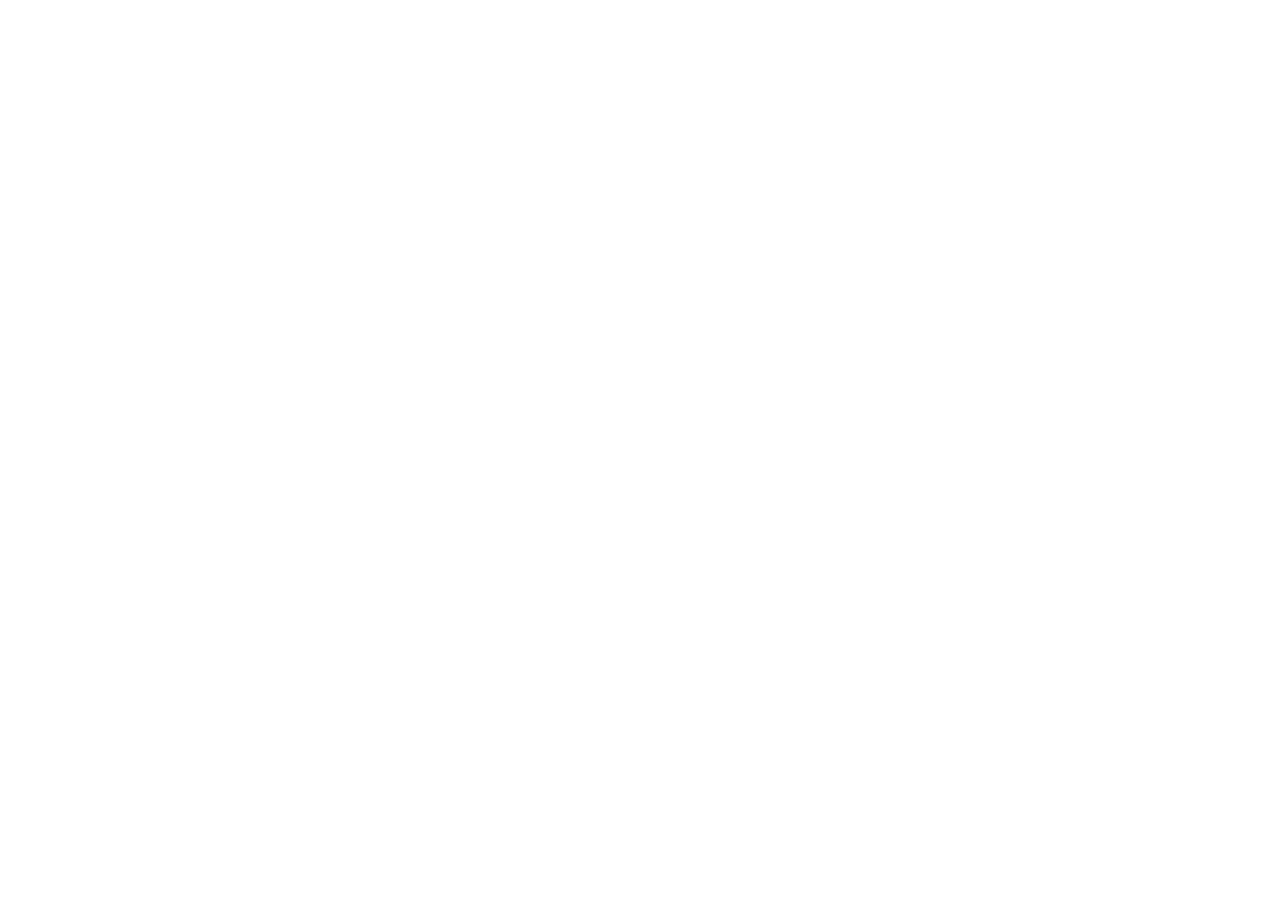
==== index.html @ afb94c50 "publish cabinet fidelity preview" ====
<!doctype html>
<html lang="ru">
  <head>
    <meta charset="UTF-8" />
    <meta name="viewport" content="width=device-width, initial-scale=1.0" />
    <meta name="robots" content="noindex, nofollow, noarchive" />
    <meta
      http-equiv="Content-Security-Policy"
      content="default-src 'none'; script-src 'self'; style-src 'self' 'unsafe-inline'; img-src 'self' data:; font-src 'self'; connect-src 'none'; base-uri 'self'; form-action 'none'"
    />
    <meta name="description" content="Интерактивный макет обновлённого кабинета CheatChecker." />
    <link rel="icon" type="image/png" href="/cheatchecker-design-preview/cc_logo.png" />
    <title>CheatChecker — новый кабинет</title>
    <script type="module" crossorigin src="/cheatchecker-design-preview/assets/preview-BCrt8RVv.js"></script>
    <link rel="stylesheet" crossorigin href="/cheatchecker-design-preview/assets/preview-B2QI5Csu.css">
  </head>
  <body>
    <div id="root"></div>
  </body>
</html>
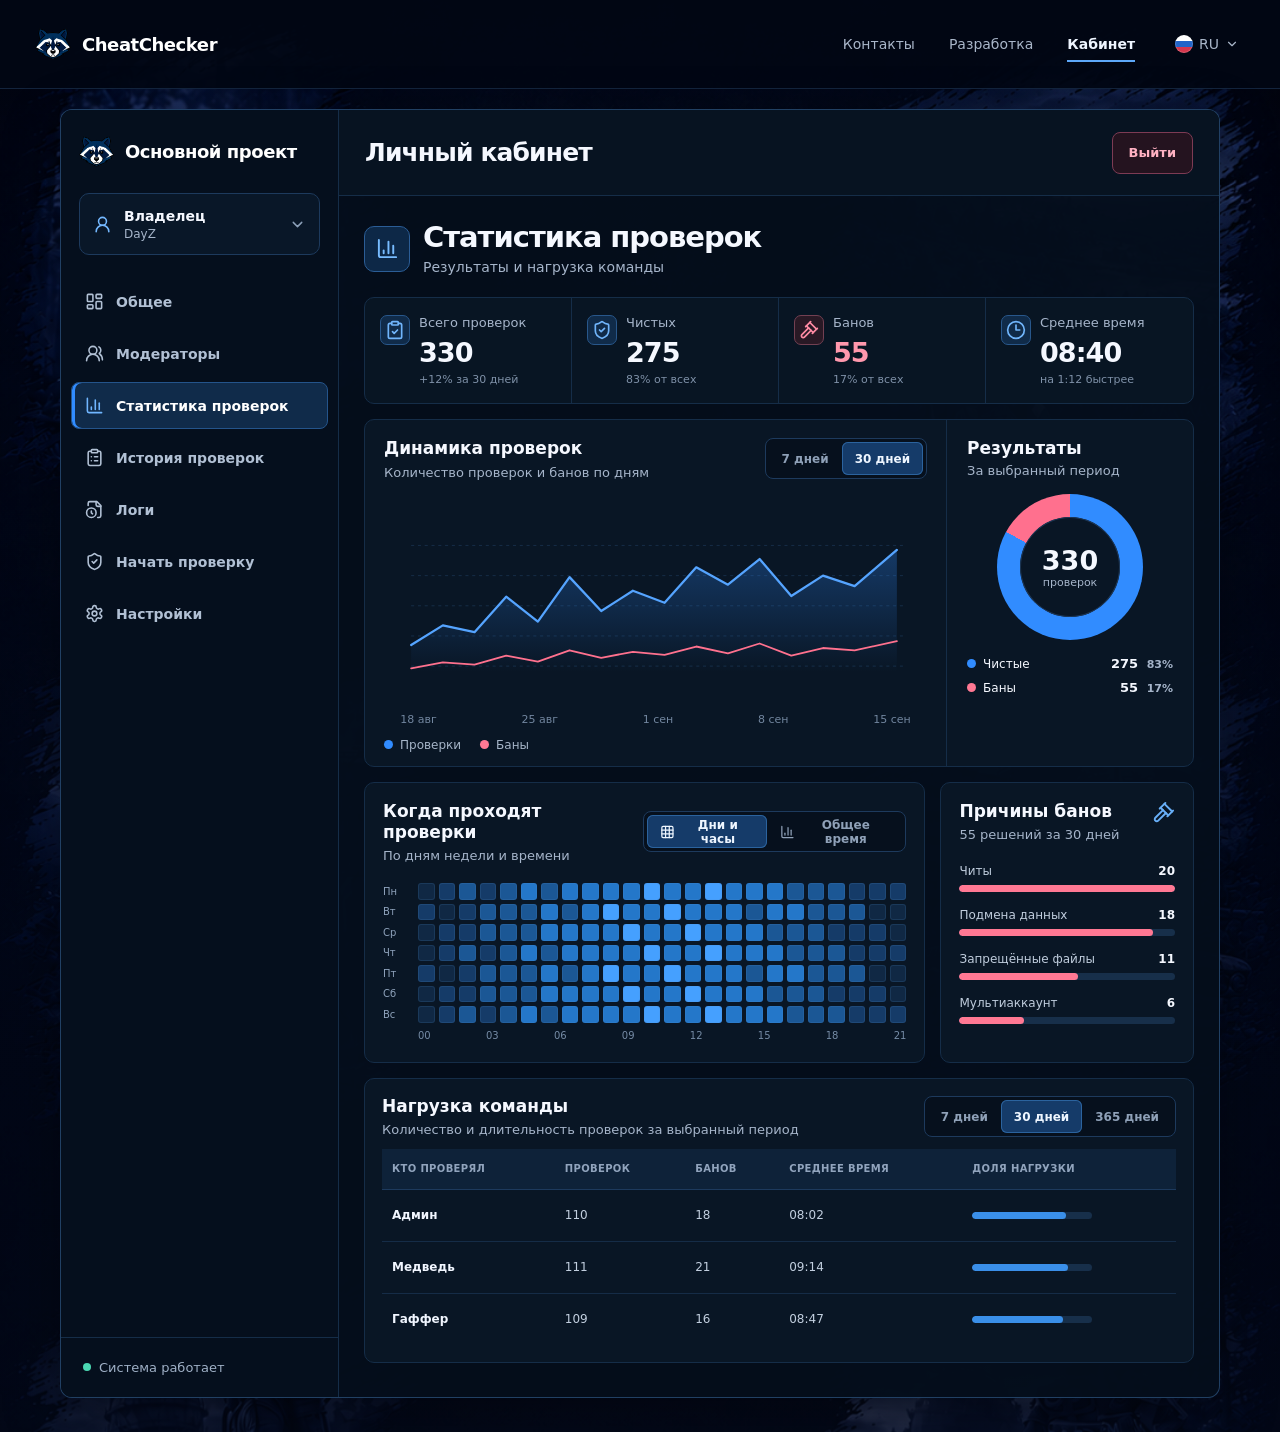
==== commit 841230c6: "publish cabinet demo refinements" ====
--- a/index.html
+++ b/index.html
@@ -9,10 +9,10 @@
       content="default-src 'none'; script-src 'self'; style-src 'self' 'unsafe-inline'; img-src 'self' data:; font-src 'self'; connect-src 'none'; base-uri 'self'; form-action 'none'"
     />
     <meta name="description" content="Интерактивный макет обновлённого кабинета CheatChecker." />
-    <link rel="icon" type="image/png" href="/cheatchecker-design-preview/cc_logo.png" />
+    <link rel="icon" type="image/png" href="/cc_logo.png" />
     <title>CheatChecker — новый кабинет</title>
-    <script type="module" crossorigin src="/cheatchecker-design-preview/assets/preview-BCrt8RVv.js"></script>
-    <link rel="stylesheet" crossorigin href="/cheatchecker-design-preview/assets/preview-B2QI5Csu.css">
+    <script type="module" crossorigin src="/assets/preview-SlCsbsRF.js"></script>
+    <link rel="stylesheet" crossorigin href="/assets/preview-46yFr1Wt.css">
   </head>
   <body>
     <div id="root"></div>
--- a/assets/preview-46yFr1Wt.css
+++ b/assets/preview-46yFr1Wt.css
@@ -0,0 +1 @@
+:root{color-scheme:dark;font-family:Inter,ui-sans-serif,system-ui,-apple-system,BlinkMacSystemFont,Segoe UI,sans-serif;background:#030817;color:#f5f8ff;font-synthesis:none}*{box-sizing:border-box}html{min-width:320px;background:#030817}body{margin:0;min-width:320px;min-height:100vh;background:#030817}button,input,textarea{font:inherit}button{color:inherit}.dp-site{--dp-surface: #081321;--dp-surface-2: #0a1728;--dp-surface-3: #0d1d32;--dp-border: #1d3a5d;--dp-border-soft: #152d48;--dp-blue: #318cff;--dp-blue-2: #74b8ff;--dp-pink: #ff7893;--dp-green: #4bd8b3;--dp-text: #f5f8ff;--dp-muted: #a6b5ca;min-height:100vh;padding-bottom:34px;background:linear-gradient(180deg,#03081733,#030817bd),var(--dp-bg) center top / cover fixed no-repeat,#030817}.dp-public-topbar{min-height:88px;border-bottom:1px solid rgba(38,69,108,.48);background:#020714ed}.dp-public-topbar>div{width:min(1210px,calc(100% - 40px));min-height:88px;margin:0 auto;display:flex;align-items:center;justify-content:space-between}.dp-public-brand,.dp-brand,.dp-mobile-brand{display:flex;align-items:center;gap:11px;color:#fff;font-size:18px;font-weight:800;text-decoration:none;letter-spacing:-.025em}.dp-public-brand img{width:36px;height:36px;object-fit:contain}.dp-public-topbar nav{display:flex;align-items:center;gap:34px}.dp-public-topbar nav a,.dp-public-topbar nav button{position:relative;min-height:42px;display:inline-flex;align-items:center;gap:6px;border:0;background:transparent;color:#a9b6c9;font-size:14px;text-decoration:none;cursor:pointer}.dp-public-topbar nav a.is-active{color:#eef5ff;font-weight:700}.dp-public-topbar nav a.is-active:after{content:"";position:absolute;inset:auto 0 3px;height:2px;background:#5da8f9}.dp-flag{width:18px;height:18px;border-radius:50%;background:linear-gradient(#fff 0,#fff 33.33%,#2264c8 33.33%,#2264c8 66.66%,#d5364d 66.66%);box-shadow:inset 0 0 0 1px #ffffff2e}.dp-shell{width:min(1160px,calc(100% - 32px));min-height:calc(100vh - 120px);margin:20px auto 0;display:grid;grid-template-columns:278px minmax(0,1fr);overflow:hidden;border:1px solid rgba(70,126,188,.45);border-radius:12px;background:#050e1bf7;box-shadow:0 18px 55px #0000005c}.dp-sidebar{position:relative;z-index:20;display:flex;flex-direction:column;min-height:100%;border-right:1px solid var(--dp-border-soft);background:#050f1d}.dp-sidebar-top{padding:24px 18px 16px}.dp-brand img,.dp-mobile-brand img{width:35px;height:35px;object-fit:contain}.dp-project-switch{width:100%;min-height:62px;margin-top:24px;display:grid;grid-template-columns:auto 1fr auto;align-items:center;gap:12px;padding:11px 13px;border:1px solid var(--dp-border);border-radius:10px;background:#091728;text-align:left;cursor:pointer}.dp-project-switch>svg:first-child{color:var(--dp-blue-2)}.dp-project-switch>svg:last-child{color:#8ca0b9}.dp-project-switch span{display:grid;gap:3px}.dp-project-switch strong{font-size:14px}.dp-project-switch small{color:var(--dp-muted);font-size:12px}.dp-nav{padding:7px 10px;display:grid;gap:5px}.dp-nav button{width:100%;min-height:47px;display:flex;align-items:center;gap:12px;padding:0 13px;border:1px solid transparent;border-radius:8px;background:transparent;color:#b1c0d4;font-size:14px;font-weight:650;cursor:pointer;text-align:left;transition:color .16s ease,background .16s ease,border-color .16s ease}.dp-nav button:hover{color:#edf5ff;background:#318cff12}.dp-nav button.is-active{color:#fff;border-color:#24548b;background:#102b4a;box-shadow:inset 3px 0 #318cff}.dp-nav button.is-active svg{color:#70b6ff}.dp-sidebar-foot{margin-top:auto;padding:18px 22px 22px;border-top:1px solid var(--dp-border-soft)}.dp-system-ok{display:inline-flex;align-items:center;gap:8px;color:#9fb0c6;font-size:13px}.dp-system-ok i{width:8px;height:8px;border-radius:50%;background:var(--dp-green)}.dp-main{min-width:0}.dp-topbar{height:86px;display:flex;align-items:center;justify-content:space-between;padding:0 26px;border-bottom:1px solid var(--dp-border-soft);background:#071321}.dp-topbar>span{font-size:25px;font-weight:800;letter-spacing:-.035em}.dp-content{padding:26px 25px 34px}.dp-tab-enter{animation:dp-enter .2s ease both}@keyframes dp-enter{0%{opacity:0;transform:translateY(4px)}to{opacity:1;transform:none}}.dp-page-title{min-height:52px;display:grid;grid-template-columns:auto 1fr auto;align-items:center;gap:13px;margin-bottom:22px}.dp-page-title-icon{width:46px;height:46px;display:grid;place-items:center;border:1px solid #2b5d96;border-radius:10px;color:#78bcff;background:#0d2847}.dp-page-title h2{margin:0;color:var(--dp-text);font-size:29px;line-height:1.08;letter-spacing:-.035em}.dp-page-title p{margin:6px 0 0;color:var(--dp-muted);font-size:14px}.dp-page-action{justify-self:end}.dp-button{min-height:42px;display:inline-flex;align-items:center;justify-content:center;gap:8px;padding:0 16px;border:1px solid #2a527e;border-radius:8px;background:#0b1b2d;color:#d4e7fd;font-size:13px;font-weight:750;cursor:pointer}.dp-button.is-primary{border-color:#347fdb;background:#2675d6;color:#fff}.dp-button.is-ghost{background:#0a192a}.dp-button.is-danger{border-color:#7d3b54;background:#24131f;color:#ffb1c2}.dp-panel{border:1px solid var(--dp-border-soft);border-radius:10px;background:#091625}.dp-section-heading,.dp-settings-heading{display:flex;align-items:flex-start;justify-content:space-between;gap:16px}.dp-section-heading h3,.dp-settings-heading h3{margin:0;font-size:17px;line-height:1.25}.dp-section-heading p,.dp-settings-heading p{margin:5px 0 0;color:var(--dp-muted);font-size:13px}.dp-section-heading>button{display:inline-flex;align-items:center;gap:4px;border:0;background:none;color:#6bb3ff;font-size:13px;cursor:pointer}.dp-access-strip{min-height:88px;display:grid;grid-template-columns:auto 1fr auto auto;align-items:center;gap:18px;padding:17px 19px;margin-bottom:15px;border:1px solid #28578e;border-radius:10px;background:#0c2542}.dp-access-icon{width:46px;height:46px;display:grid;place-items:center;border-radius:9px;background:#15375f;color:#7dbfff}.dp-access-copy{display:grid;gap:3px}.dp-access-copy span{color:#7ee2c6;font-size:13px}.dp-access-copy strong{font-size:17px}.dp-access-days{display:grid;gap:2px;min-width:82px}.dp-access-days strong{font-size:16px}.dp-access-days span{color:var(--dp-muted);font-size:12px}.dp-project-form,.dp-moderator-add{padding:19px;margin-bottom:15px}.dp-project-expiry{margin:13px 0 0;color:#8499b5;font-size:13px}.dp-project-form .dp-section-heading>svg,.dp-moderator-add .dp-section-heading>svg,.dp-reasons-panel .dp-section-heading>svg{color:#68aff8}.dp-summary-rail{display:grid;grid-template-columns:repeat(4,1fr);margin-bottom:15px;overflow:hidden;border:1px solid var(--dp-border-soft);border-radius:10px;background:#081523}.dp-summary-rail>div{position:relative;min-width:0;padding:17px 17px 17px 54px;border-right:1px solid var(--dp-border-soft)}.dp-summary-rail>div:last-child{border-right:0}.dp-summary-rail span:not(.dp-metric-icon){display:block;color:var(--dp-muted);font-size:13px}.dp-summary-rail strong{display:block;margin-top:7px;font-size:27px;letter-spacing:-.035em}.dp-summary-rail small{display:block;margin-top:5px;color:#7f91a8;font-size:11px}.dp-summary-rail .is-danger strong{color:#ff98ad}.dp-metric-icon{position:absolute;left:15px;top:17px;width:30px;height:30px;display:grid!important;place-items:center;border:1px solid #28578b;border-radius:7px;background:#102b49;color:#70b5fb!important}.dp-summary-rail .is-danger .dp-metric-icon{border-color:#734052;background:#291925;color:#ff8ba4!important}.dp-overview-metrics{margin-top:15px}.dp-table-panel{margin-top:15px;padding:17px;overflow:hidden}.dp-table-panel>.dp-section-heading{margin-bottom:13px}.dp-table-wrap{overflow-x:hidden;scrollbar-color:#34597c #081321}.dp-table-wrap.is-scrollable{max-height:475px;overflow:auto}.dp-table{width:100%;min-width:760px;border-collapse:collapse;font-size:12px}.dp-table th{height:40px;padding:0 10px;border-bottom:1px solid var(--dp-border);background:#0e2239;color:#91a4bd;font-size:10px;text-align:left;text-transform:uppercase;letter-spacing:.035em;position:sticky;top:0;z-index:1}.dp-table td{height:52px;padding:0 10px;border-bottom:1px solid rgba(29,58,93,.62);color:#c2cfdf;white-space:nowrap}.dp-table tr:last-child td{border-bottom:0}.dp-table tbody tr:hover{background:#318cff0b}.dp-table td strong{color:#f1f6ff}.dp-history-table{min-width:0;table-layout:fixed}.dp-history-table th:nth-child(1){width:14%}.dp-history-table th:nth-child(2){width:17%}.dp-history-table th:nth-child(3){width:12%}.dp-history-table th:nth-child(4),.dp-history-table th:nth-child(5){width:15%}.dp-history-table th:nth-child(6){width:9%}.dp-history-table th:nth-child(7){width:10%}.dp-history-table th:nth-child(8){width:8%}.dp-history-table th,.dp-history-table td{padding-left:7px;padding-right:7px;white-space:normal;overflow-wrap:anywhere}.dp-history-table td{font-size:11px;line-height:1.35}.dp-recent-table{min-width:0;table-layout:fixed}.dp-recent-table th:nth-child(1){width:18%}.dp-recent-table th:nth-child(2){width:22%}.dp-recent-table th:nth-child(3){width:15%}.dp-recent-table th:nth-child(4){width:20%}.dp-recent-table th:nth-child(5){width:12%}.dp-recent-table th:nth-child(6){width:13%}.dp-recent-table th,.dp-recent-table td{white-space:normal;overflow-wrap:anywhere}.dp-table-wrap.is-compact{max-height:315px}.dp-status{min-width:58px;min-height:27px;display:inline-flex;align-items:center;justify-content:center;padding:0 10px;border-radius:6px;background:#17375a;color:#9dccff;font-size:11px;font-weight:800}.dp-status.is-ban{background:#422237;color:#ffabc0}.dp-person{display:inline-flex;align-items:center;gap:10px}.dp-person>i{width:32px;height:32px;display:grid;place-items:center;border:1px solid #2b567f;border-radius:50%;background:#173451;color:#e1eeff;font-size:12px;font-style:normal}.dp-row-actions{display:inline-flex;gap:5px}.dp-row-actions button{width:34px;height:34px;display:grid;place-items:center;border:1px solid #234567;border-radius:7px;background:#0a1a2b;color:#8fadd0;cursor:pointer}.dp-row-actions button.is-danger{color:#ff8fa8}.dp-field{display:grid;gap:7px;color:#bdcade;font-size:12px;font-weight:700}.dp-field input,.dp-field textarea,.dp-field>button{width:100%;border:1px solid var(--dp-border);border-radius:8px;background:#06101d;color:#edf5ff}.dp-field input{min-height:44px;padding:0 13px;outline:0}.dp-field textarea{min-height:90px;padding:12px 13px;outline:0}.dp-field input:focus,.dp-field textarea:focus{border-color:#318cff;box-shadow:0 0 0 3px #318cff14}.dp-field>button{min-height:44px;display:flex;align-items:center;justify-content:space-between;padding:0 13px;cursor:pointer}.dp-form-grid{display:grid;gap:12px;margin-top:17px;align-items:end}.dp-form-grid.is-project{grid-template-columns:minmax(250px,1fr) 190px auto}.dp-form-grid.is-moderator{grid-template-columns:1fr 1.4fr auto}.dp-form-grid.is-owner{grid-template-columns:minmax(260px,1fr) auto;max-width:620px}.dp-moderator-table{min-width:0;table-layout:fixed}.dp-moderator-table th:nth-child(1){width:19%}.dp-moderator-table th:nth-child(2){width:23%}.dp-moderator-table th:nth-child(3),.dp-moderator-table th:nth-child(4){width:11%}.dp-moderator-table th:nth-child(5){width:16%}.dp-moderator-table th:nth-child(6){width:20%}.dp-moderator-table th,.dp-moderator-table td{white-space:normal;overflow-wrap:anywhere}.dp-stats-hero{display:grid;grid-template-columns:minmax(0,1.6fr) minmax(230px,.68fr);margin-bottom:15px;overflow:hidden}.dp-trend-side{padding:18px 19px 14px}.dp-verdict-side{padding:18px 20px;border-left:1px solid var(--dp-border-soft)}.dp-verdict-side h3{margin:0;font-size:17px}.dp-verdict-side p{margin:5px 0 0;color:var(--dp-muted);font-size:13px}.dp-segmented{display:inline-flex;padding:3px;border:1px solid var(--dp-border);border-radius:8px;background:#06101d}.dp-segmented button{min-height:33px;padding:0 13px;border:0;border-radius:6px;background:transparent;color:#8fa1b8;font-size:12px;font-weight:750;cursor:pointer}.dp-segmented button.is-active{background:#153b69;color:#eef6ff;box-shadow:inset 0 0 0 1px #2b639e}.dp-segmented.is-icon button{display:inline-flex;align-items:center;gap:7px}.dp-trend-chart{margin-top:8px}.dp-trend-chart svg{display:block;width:100%;height:225px}.dp-grid-line{stroke:#1a3552;stroke-width:1;stroke-dasharray:4 5}.dp-line{fill:none;stroke-width:3;stroke-linecap:round;stroke-linejoin:round}.dp-line.is-total{stroke:#55a4ff}.dp-line.is-ban{stroke:#ff718e;stroke-width:2.4}.dp-chart-labels{display:flex;justify-content:space-between;padding:0 3%;color:#72869f;font-size:11px}.dp-chart-legend{display:flex;gap:19px;margin-top:12px;color:#a6b5c8;font-size:12px}.dp-chart-legend span,.dp-verdict-list span{display:inline-flex;align-items:center;gap:7px}.dp-chart-legend i,.dp-verdict-list i{width:9px;height:9px;border-radius:50%}.dp-chart-legend i.is-blue,.dp-verdict-list i.is-blue{background:var(--dp-blue)}.dp-chart-legend i.is-pink,.dp-verdict-list i.is-pink{background:var(--dp-pink)}.dp-donut{width:146px;height:146px;display:grid;place-items:center;margin:16px auto;border-radius:50%;background:conic-gradient(var(--dp-blue) 0 83%,var(--dp-pink) 83%);position:relative}.dp-donut:after{content:"";position:absolute;top:23px;right:23px;bottom:23px;left:23px;border-radius:50%;background:#091625;box-shadow:inset 0 0 0 1px #1d3756}.dp-donut span{position:relative;z-index:1;display:grid;text-align:center}.dp-donut strong{font-size:27px}.dp-donut small{color:var(--dp-muted);font-size:11px}.dp-verdict-list{display:grid;gap:9px}.dp-verdict-list>div{display:flex;justify-content:space-between;font-size:12px}.dp-verdict-list strong{font-size:13px}.dp-verdict-list small{margin-left:4px;color:var(--dp-muted);font-size:11px}.dp-stats-grid{display:grid;grid-template-columns:minmax(0,1.55fr) minmax(250px,.7fr);gap:15px;margin-bottom:15px}.dp-heatmap-panel,.dp-reasons-panel{padding:18px}.dp-time-heading{align-items:center}.dp-heatmap-wrap{min-width:0;margin-top:20px;display:grid;grid-template-columns:26px minmax(0,1fr);grid-template-rows:1fr auto;gap:7px 9px;overflow:hidden;padding-bottom:3px}.dp-heatmap-days{display:grid;grid-template-rows:repeat(7,1fr);gap:4px;color:#8fa3bc;font-size:10px}.dp-heatmap-days span{display:flex;align-items:center}.dp-heatmap{min-width:0;width:100%;display:grid;grid-template-columns:repeat(24,minmax(0,1fr));grid-template-rows:repeat(7,auto);grid-auto-flow:column;gap:4px}.dp-heatmap i{width:100%;aspect-ratio:1;border:1px solid rgba(81,142,207,.16);border-radius:3px;background:#102844}.dp-heatmap i[data-level="2"]{background:#153b68}.dp-heatmap i[data-level="3"]{background:#1b5795}.dp-heatmap i[data-level="4"]{background:#2477c9}.dp-heatmap i[data-level="5"]{background:#45a0ff}.dp-heatmap-hours{grid-column:2;width:100%;display:flex;justify-content:space-between;color:#758ba5;font-size:10px}.dp-time-bars{min-width:0;height:190px;margin-top:18px;display:grid;grid-template-columns:repeat(12,minmax(0,1fr));gap:8px}.dp-time-bars>div{min-width:0;display:grid;grid-template-rows:minmax(0,1fr) 24px;align-items:end;justify-items:center}.dp-time-bar-track{width:100%;height:100%;display:flex;align-items:flex-end;justify-content:center;border-bottom:1px solid #284867;background:repeating-linear-gradient(to top,transparent 0,transparent 41px,rgba(31,65,99,.55) 42px)}.dp-time-bar-track i{width:min(24px,74%);min-height:5px;border-radius:4px 4px 0 0;background:#3c91ed}.dp-time-bars small{align-self:end;color:#7f95af;font-size:10px;line-height:1}.dp-rank-list{display:grid;gap:16px;margin-top:22px}.dp-rank-list>div>span{display:flex;justify-content:space-between;margin-bottom:7px;font-size:12px}.dp-rank-list em{color:#c0cddd;font-style:normal}.dp-rank-list>div>i,.dp-inline-bar{height:7px;display:block;overflow:hidden;border-radius:99px;background:#172f4a}.dp-rank-list b,.dp-inline-bar i{display:block;height:100%;border-radius:inherit;background:#ff7893}.dp-team-performance{padding:17px}.dp-team-performance .dp-section-heading{margin-bottom:12px}.dp-team-heading{align-items:flex-end}.dp-team-period{flex:0 0 auto}.dp-inline-bar{width:120px}.dp-inline-bar i{background:#3a8fe9}.dp-updated{display:inline-flex;align-items:center;gap:7px;color:#8196af;font-size:12px}.dp-filter-panel{display:flex;align-items:end;gap:10px;padding:14px;margin-bottom:15px;border:1px solid var(--dp-border-soft);border-radius:10px;background:#081523}.dp-history-filters{flex-wrap:wrap}.dp-history-filters .dp-search{order:2;flex-basis:calc(100% - 235px)}.dp-history-filters>.dp-button{order:2}.dp-history-filters .dp-filter-count{order:2;min-width:92px;color:#8196af;font-size:11px;text-align:right}.dp-history-filters .dp-filter-count strong{color:#d9eaff;font-size:12px}.dp-field.compact{min-width:190px}.dp-field.compact>button{justify-content:flex-start;gap:8px;color:#9caec3}.dp-date-field{flex:0 1 210px}.dp-date-input{min-height:44px;display:grid;grid-template-columns:auto minmax(0,1fr);align-items:center;gap:9px;padding:0 10px 0 12px;border:1px solid var(--dp-border);border-radius:8px;background:#06101d;color:#68adf7}.dp-date-input:focus-within{border-color:#318cff;box-shadow:0 0 0 3px #318cff14}.dp-date-input input{min-width:0;min-height:42px;padding:0;border:0;background:transparent;box-shadow:none;color:#dce9f8;color-scheme:dark;font:inherit;font-weight:650}.dp-date-input input:focus{border:0;box-shadow:none}.dp-date-input input::-webkit-calendar-picker-indicator{opacity:.72;cursor:pointer}.dp-history-filters .dp-segmented{margin-left:auto}.dp-search{height:44px;min-width:230px;flex:1;display:flex;align-items:center;gap:10px;padding:0 13px;border:1px solid var(--dp-border);border-radius:8px;background:#06101d;color:#6eb1ff}.dp-search:focus-within{border-color:#318cff;box-shadow:0 0 0 3px #318cff14}.dp-search input{min-width:0;width:100%;border:0;outline:0;background:transparent;color:#eaf3ff;font-size:13px}.dp-search input::placeholder{color:#71849a}.dp-empty-state{min-height:210px;display:grid;place-items:center;align-content:center;gap:7px;color:#6baeff;text-align:center}.dp-empty-state strong{color:#dce9f8;font-size:15px}.dp-empty-state span{color:#7f93aa;font-size:12px}.dp-log-list{max-height:700px;overflow-y:auto;scrollbar-color:#34597c #081321}.dp-log-head,.dp-log-row{display:grid;grid-template-columns:.8fr 1.4fr .8fr 1.3fr .7fr 26px;align-items:center;gap:12px;padding:0 15px}.dp-log-head{min-height:41px;position:sticky;top:0;z-index:2;border-bottom:1px solid var(--dp-border);background:#0e2239;color:#91a4bd;font-size:10px;font-weight:800;text-transform:uppercase}.dp-log-list article{border-bottom:1px solid var(--dp-border-soft)}.dp-log-row{width:100%;min-height:58px;border:0;background:transparent;color:#c1cfdf;font-size:12px;cursor:pointer;text-align:left}.dp-log-row:hover,.dp-log-list article.is-open .dp-log-row{background:#318cff0d}.dp-log-row strong{color:#f1f6ff}.dp-log-list article.is-open .dp-log-row>svg{transform:rotate(180deg)}.dp-log-details{padding:17px 18px 20px;border-top:1px solid rgba(29,58,93,.62);background:#06101c}.dp-log-summary{display:grid;grid-template-columns:repeat(4,1fr);gap:10px;margin-bottom:19px}.dp-log-summary span{display:grid;gap:4px}.dp-log-summary small{color:#7d91aa;font-size:10px}.dp-log-summary strong{font-size:12px}.dp-log-summary .dp-log-comment{grid-column:1 / -1;padding:11px 12px;border:1px solid #1d3a59;border-radius:7px;background:#091a2b}.dp-timeline{display:flex;align-items:flex-start;margin-bottom:20px}.dp-timeline span{position:relative;min-width:190px;display:grid;grid-template-columns:auto 1fr;gap:3px 10px;color:#bcc9d9;font-size:12px}.dp-timeline span:not(:last-child):after{content:"";position:absolute;left:31px;top:15px;width:calc(100% - 36px);height:1px;background:#32618c}.dp-timeline i{position:relative;z-index:1;width:31px;height:31px;grid-row:span 2;display:grid;place-items:center;border:1px solid #3474b5;border-radius:50%;background:#0d2948;color:#79bdff}.dp-timeline time{color:#7b8ea7;font-size:10px}.dp-evidence{display:grid;gap:10px}.dp-evidence>strong{font-size:13px}.dp-pdf-file{width:100%;min-height:46px;display:grid;grid-template-columns:auto 1fr auto;align-items:center;gap:10px;padding:0 12px;border:1px solid var(--dp-border);border-radius:8px;background:#0b1d31;color:#bcd4ee;text-align:left;cursor:pointer}.dp-screenshot-row{display:flex;flex-wrap:wrap;gap:10px}.dp-screenshot-row button{position:relative;width:150px;height:88px;overflow:hidden;padding:0;border:1px solid #2b4f75;border-radius:7px;background:#081522;cursor:pointer}.dp-screenshot-row img{width:100%;height:100%;display:block;object-fit:cover}.dp-screenshot-row button>span{position:absolute;inset:auto 0 0;min-height:30px;display:flex;align-items:center;gap:6px;padding:0 9px;background:#040b14db;color:#e8f3ff;font-size:11px}.dp-screenshot-row button>svg{position:absolute;right:7px;top:7px;padding:4px;box-sizing:content-box;border-radius:5px;background:#040b14db;color:#fff}.dp-start-card{width:100%;padding:21px}.dp-start-card>h3{margin:0 0 17px;font-size:17px}.dp-start-card form{display:grid;grid-template-columns:1fr auto;align-items:end;gap:12px}.dp-key-row{display:flex;align-items:center;gap:12px;margin-top:14px}.dp-key-row>span{color:#8fa2ba;font-size:13px}.dp-key-button{width:auto;min-height:38px}.dp-generated-key{margin-top:13px;display:flex;align-items:center;justify-content:space-between;padding:12px 14px;border:1px solid #285987;border-radius:8px;background:#0c2744}.dp-generated-key span{display:grid;gap:3px}.dp-generated-key small{color:#83a0bf;font-size:10px}.dp-generated-key strong{font-size:16px;letter-spacing:.08em}.dp-generated-key button{width:36px;height:36px;display:grid;place-items:center;border:1px solid #326a9d;border-radius:7px;background:#102f50;color:#9cceff;cursor:pointer}.dp-form-success{display:flex;gap:10px;margin-top:13px;padding:12px;border:1px solid #287a61;border-radius:8px;background:#102d26;color:#72dfc1}.dp-form-success span{display:grid;gap:2px;color:#a4c8bc;font-size:11px}.dp-form-success strong{color:#e0fff6;font-size:13px}.dp-verdict-actions{display:inline-flex;gap:6px}.dp-verdict-actions button{min-height:32px;padding:0 11px;border:1px solid #2b4d70;border-radius:6px;background:#0b1a2c;color:#aebed1;font-size:11px;cursor:pointer}.dp-verdict-actions .is-clean{border-color:#2d715e;color:#75dbbe}.dp-verdict-actions .is-ban{border-color:#743a50;color:#ff98ad}.dp-settings-content{display:grid;grid-template-columns:1fr 1fr;gap:14px}.dp-settings-section{padding:19px}.dp-settings-section.is-owner-card,.dp-settings-section.is-danger-zone{grid-column:1 / -1}.dp-settings-row{min-height:68px;display:grid;grid-template-columns:auto 1fr auto;align-items:center;gap:13px}.dp-settings-row-icon{width:40px;height:40px;display:grid;place-items:center;border-radius:8px;background:#102b49;color:#71b7ff}.dp-settings-row strong{font-size:14px}.dp-settings-row p{margin:4px 0 0;color:var(--dp-muted);font-size:12px}.dp-settings-section.is-danger-zone{border-color:#5f3446}.dp-settings-section.is-connection{min-height:176px}.dp-settings-section.is-connection .dp-settings-row{height:100%;grid-template-columns:auto 1fr;grid-template-rows:1fr auto;align-items:start}.dp-settings-section.is-connection .dp-settings-row>.dp-button{grid-column:1 / -1;width:100%;align-self:end}.dp-mobile-header,.dp-mobile-close,.dp-mobile-project,.dp-mobile-section-title,.dp-bottom-nav,.dp-overlay{display:none}@media(min-width:1800px){.dp-public-topbar nav a,.dp-public-topbar nav button{font-size:15px}.dp-page-title h2{font-size:31px}.dp-content,.dp-nav button{font-size:15px}.dp-table{font-size:13px}.dp-table th{font-size:11px}.dp-section-heading h3,.dp-settings-heading h3{font-size:18px}}@media(max-width:1100px){.dp-shell{width:100%;margin-top:0;border-left:0;border-right:0;border-radius:0}.dp-public-topbar>div{width:calc(100% - 30px)}.dp-content{padding:22px 20px 30px}.dp-stats-hero{grid-template-columns:minmax(0,1.45fr) minmax(215px,.65fr)}.dp-stats-grid{grid-template-columns:1fr}}@media(max-width:860px){.dp-public-topbar{display:none}.dp-site{padding:0}.dp-shell{display:block;min-height:100vh;padding-top:64px;padding-bottom:68px;border:0}.dp-mobile-header{position:fixed;inset:0 0 auto;z-index:35;height:64px;display:grid;grid-template-columns:42px 1fr 42px;align-items:center;gap:8px;padding:0 15px;border-bottom:1px solid var(--dp-border-soft);background:#050e1afa}.dp-mobile-header>button{width:40px;height:40px;display:grid;place-items:center;border:0;background:transparent;color:#dcecff}.dp-mobile-brand{justify-self:center;font-size:15px}.dp-mobile-brand img{width:29px;height:29px}.dp-sidebar{position:fixed;inset:0 auto 0 0;z-index:50;width:min(310px,86vw);transform:translate(-102%);transition:transform .22s ease;box-shadow:20px 0 60px #00000080}.dp-sidebar.is-open{transform:translate(0)}.dp-mobile-close{position:absolute;right:12px;top:18px;width:36px;height:36px;place-items:center;border:0;background:transparent;color:#b8c9dc;cursor:pointer}.dp-sidebar.is-open .dp-mobile-close{display:grid}.dp-overlay{position:fixed;top:0;right:0;bottom:0;left:0;z-index:45;border:0;background:#000000a3}.dp-sidebar.is-open+.dp-overlay{display:block}.dp-topbar{display:none}.dp-mobile-project{width:calc(100% - 30px);min-height:54px;margin:15px 15px 0;display:grid;grid-template-columns:auto 1fr auto;align-items:center;gap:10px;padding:8px 12px;border:1px solid var(--dp-border);border-radius:9px;background:#0a192b;color:#dcecff;text-align:left}.dp-mobile-project>svg:first-child{color:#71b7ff}.dp-mobile-project span{display:grid;gap:2px}.dp-mobile-project strong{font-size:13px}.dp-mobile-project small{color:var(--dp-muted);font-size:11px}.dp-mobile-section-title{min-height:48px;display:flex;align-items:center;gap:8px;padding:0 17px;border-bottom:1px solid var(--dp-border-soft);color:#a9bdd4;font-size:13px;font-weight:700}.dp-content{padding:18px 15px 28px}.dp-bottom-nav{position:fixed;inset:auto 0 0;z-index:35;min-height:67px;display:grid;grid-template-columns:repeat(5,1fr);border-top:1px solid #1b3551;background:#050e1afa}.dp-bottom-nav button{display:grid;place-items:center;align-content:center;gap:4px;border:0;background:transparent;color:#7d91aa;font-size:9px;cursor:pointer}.dp-bottom-nav button.is-active{color:#5caaff}.dp-summary-rail{grid-template-columns:1fr 1fr}.dp-summary-rail>div:nth-child(2){border-right:0}.dp-summary-rail>div:nth-child(-n+2){border-bottom:1px solid var(--dp-border-soft)}.dp-stats-hero{grid-template-columns:1fr}.dp-verdict-side{border-left:0;border-top:1px solid var(--dp-border-soft)}.dp-access-strip{grid-template-columns:auto 1fr auto}.dp-access-strip .dp-button{grid-column:1 / -1}.dp-form-grid.is-project,.dp-form-grid.is-moderator{grid-template-columns:1fr 1fr}.dp-form-grid.is-project>.dp-button,.dp-form-grid.is-moderator>.dp-button{grid-column:1 / -1}.dp-history-filters .dp-search{flex-basis:100%;order:initial}.dp-history-filters>.dp-button,.dp-history-filters .dp-filter-count{order:initial}.dp-history-filters .dp-segmented{margin-left:0}.dp-history-filters .dp-filter-count{margin-left:auto}}@media(max-width:560px){.dp-page-title{grid-template-columns:auto 1fr;margin-bottom:17px}.dp-page-title-icon{width:39px;height:39px}.dp-page-title h2{font-size:24px}.dp-page-title p{font-size:12px;line-height:1.4}.dp-page-action{grid-column:1 / -1;justify-self:stretch}.dp-page-action .dp-button{width:100%}.dp-access-strip{grid-template-columns:auto 1fr;gap:12px}.dp-access-days{grid-column:2}.dp-summary-rail>div{min-height:112px;padding:16px 11px 14px 48px}.dp-metric-icon{left:11px}.dp-summary-rail span:not(.dp-metric-icon){font-size:11px}.dp-summary-rail strong{font-size:24px}.dp-form-grid.is-project,.dp-form-grid.is-moderator,.dp-form-grid.is-owner{grid-template-columns:1fr}.dp-form-grid.is-project>.dp-button,.dp-form-grid.is-moderator>.dp-button{grid-column:auto}.dp-section-heading{align-items:center}.dp-time-heading,.dp-team-heading{align-items:stretch;flex-direction:column}.dp-time-heading .dp-segmented,.dp-team-period{width:100%}.dp-time-heading .dp-segmented button,.dp-team-period button{flex:1;font-size:10px;padding:0 8px}.dp-trend-side,.dp-heatmap-panel,.dp-reasons-panel{padding:15px 13px}.dp-trend-chart svg{height:180px}.dp-chart-labels span:nth-child(2n){display:none}.dp-heatmap{grid-template-columns:repeat(24,minmax(0,1fr));grid-template-rows:repeat(7,auto);gap:3px}.dp-heatmap i{width:100%;height:auto}.dp-heatmap-days{grid-template-rows:repeat(7,1fr);gap:3px}.dp-heatmap-hours{width:100%}.dp-team-performance,.dp-table-panel{padding:14px 0 0}.dp-team-performance .dp-section-heading,.dp-table-panel>.dp-section-heading{padding:0 13px 11px}.dp-filter-panel{flex-wrap:wrap}.dp-filter-panel .dp-search{flex-basis:100%}.dp-field.compact{flex:1;min-width:135px}.dp-date-field{flex-basis:calc(50% - 5px)}.dp-history-filters .dp-segmented{width:100%}.dp-history-filters .dp-segmented button{flex:1}.dp-history-filters>.dp-button{flex:1}.dp-history-filters .dp-filter-count{min-width:82px}.dp-log-head{display:none}.dp-log-row{grid-template-columns:1fr auto auto;min-height:68px}.dp-log-row>span:nth-of-type(1),.dp-log-row>span:nth-of-type(2),.dp-log-row>span:nth-of-type(3){display:none}.dp-log-summary{grid-template-columns:1fr 1fr}.dp-timeline{display:grid;gap:12px}.dp-timeline span{min-width:0}.dp-timeline span:not(:last-child):after{left:15px;top:29px;width:1px;height:20px}.dp-screenshot-row button{width:calc(50% - 5px)}.dp-start-card{padding:16px}.dp-start-card form{grid-template-columns:1fr}.dp-table-wrap{overflow-x:auto}.dp-history-table{min-width:840px;table-layout:auto}.dp-recent-table{min-width:720px;table-layout:auto}.dp-moderator-table{min-width:760px;table-layout:auto}.dp-history-table th,.dp-history-table td,.dp-recent-table th,.dp-recent-table td,.dp-moderator-table th,.dp-moderator-table td{white-space:nowrap;overflow-wrap:normal}.dp-settings-content{grid-template-columns:1fr}.dp-settings-section.is-owner-card,.dp-settings-section.is-danger-zone{grid-column:auto}.dp-settings-section{padding:16px}.dp-settings-row{grid-template-columns:auto 1fr}.dp-settings-row>.dp-button{grid-column:1 / -1;width:100%}.dp-settings-heading{flex-direction:column}}@media(prefers-reduced-motion:reduce){*,*:before,*:after{scroll-behavior:auto!important;animation-duration:.01ms!important;transition-duration:.01ms!important}}
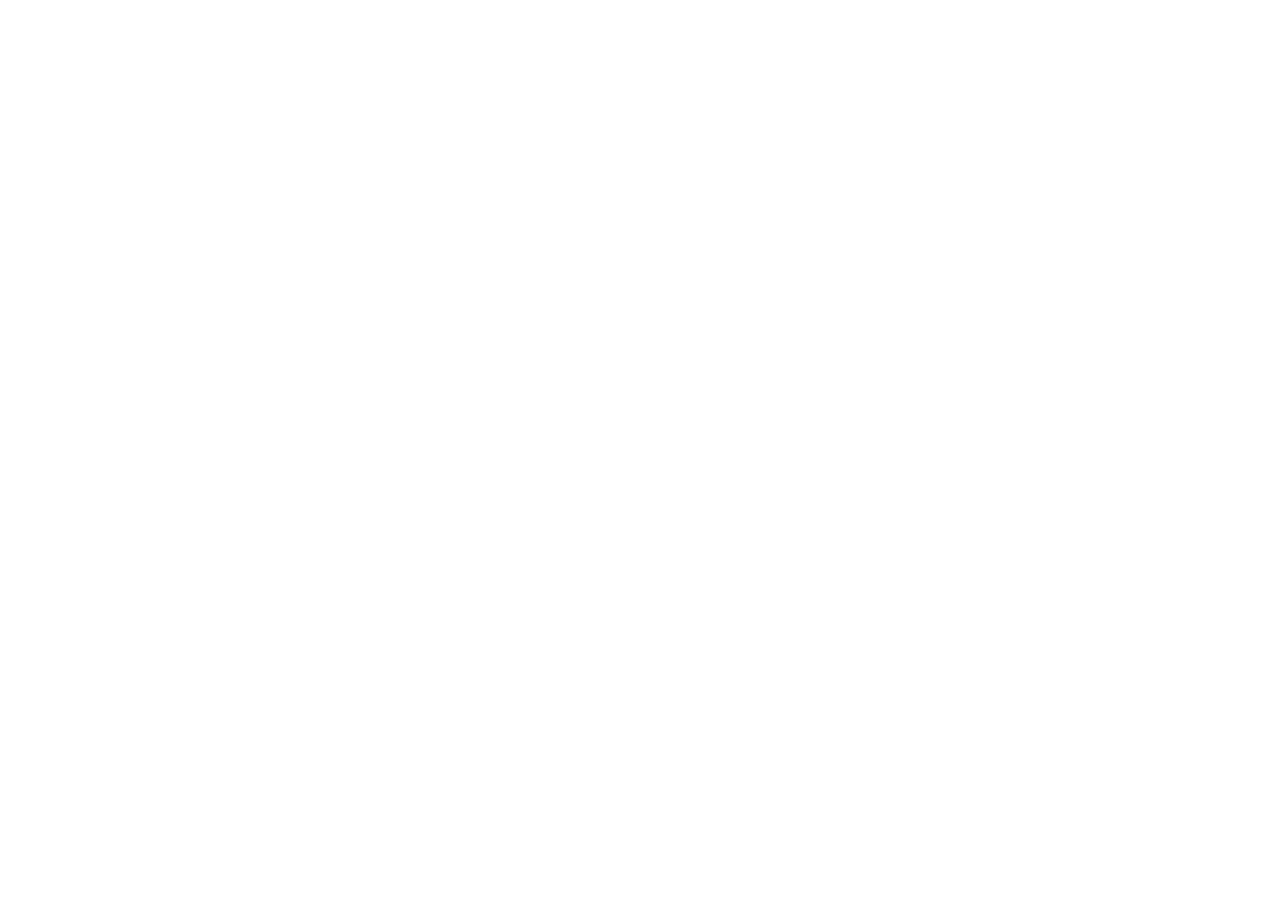
==== commit 5e6de17f: "fix demo asset base path" ====
--- a/index.html
+++ b/index.html
@@ -9,10 +9,10 @@
       content="default-src 'none'; script-src 'self'; style-src 'self' 'unsafe-inline'; img-src 'self' data:; font-src 'self'; connect-src 'none'; base-uri 'self'; form-action 'none'"
     />
     <meta name="description" content="Интерактивный макет обновлённого кабинета CheatChecker." />
-    <link rel="icon" type="image/png" href="/cc_logo.png" />
+    <link rel="icon" type="image/png" href="/cheatchecker-design-preview/cc_logo.png" />
     <title>CheatChecker — новый кабинет</title>
-    <script type="module" crossorigin src="/assets/preview-SlCsbsRF.js"></script>
-    <link rel="stylesheet" crossorigin href="/assets/preview-46yFr1Wt.css">
+    <script type="module" crossorigin src="/cheatchecker-design-preview/assets/preview-DrKzQecX.js"></script>
+    <link rel="stylesheet" crossorigin href="/cheatchecker-design-preview/assets/preview-46yFr1Wt.css">
   </head>
   <body>
     <div id="root"></div>
